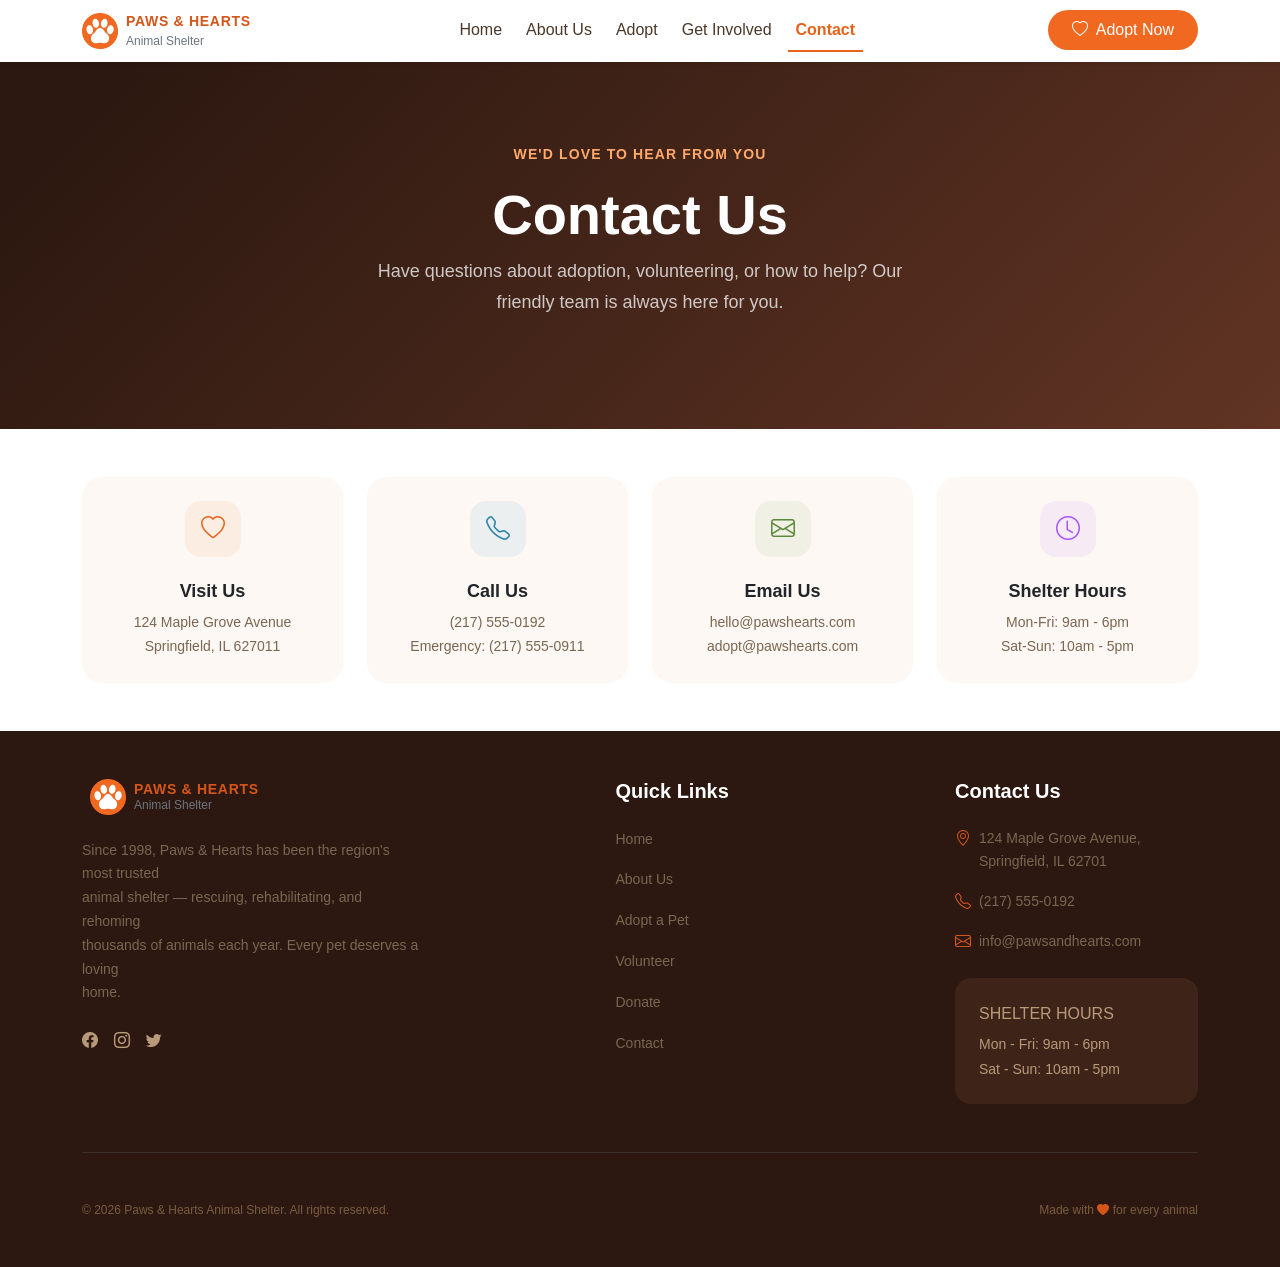
==== contact.html @ 325ce87d "initial commit" ====
<!DOCTYPE html>
<html lang="en">
    <head>
        <meta charset="UTF-8">
        <title>CatHome</title>
        <link rel="icon" href="images/footprint.png" 
        type="image/x-icon">
        <link href="https://cdn.jsdelivr.net/npm/bootstrap@5.3.8/dist/css/bootstrap.min.css" rel="stylesheet" integrity="sha384-sRIl4kxILFvY47J16cr9ZwB07vP4J8+LH7qKQnuqkuIAvNWLzeN8tE5YBujZqJLB" crossorigin="anonymous">
        <link rel="stylesheet" href="https://cdn.jsdelivr.net/npm/bootstrap-icons@1.11.0/font/bootstrap-icons.css">
        <link rel="stylesheet" href="css/style.css">
        <link rel="stylesheet" href="https://cdnjs.cloudflare.com/ajax/libs/font-awesome/4.7.0/css/font-awesome.min.css">
        <meta name="viewport" content="width=device-width, initial-scale=1">
    </head>

    <body>

        <header>
            <nav class="navbar navbar-expand-lg fixed-top bg-white shadow-sm py-2">
                <div class="container">
                    <a class="navbar-brand d-flex align-items-center gap-2" href="index.html">
                        <img src="images/footprint.png" alt="Logo" width="36" height="36">
                        <div class="lh-1">
                            <span class="d-block fw-bold" style="color: #d45618; font-size: 0.875rem; letter-spacing: 0.05em;">PAWS & HEARTS</span>
                            <small class="text-secondary" style="font-size: 0.75rem;">Animal Shelter</small>
                        </div>
                    </a>
                    <button class="navbar-toggler  border-0" type="button" data-bs-toggle="offcanvas" data-bs-target="#offcanvasNavbar">
                        <span class="navbar-toggler-icon"></span>
                    </button>
                    <div class="offcanvas offcanvas-end" tabindex="-1" id="offcanvasNavbar">
                        <div class="offcanvas-header">
                            <button type="button" class="btn-close" data-bs-dismiss="offcanvas"></button>
                        </div>
                        <div class="offcanvas-body">
                            <ul class="navbar-nav nav-underline mx-auto gap-1 gap-lg-2"> 
                                <li class="nav-item"><a class="nav-link" href="index.html">Home</a></li>
                                <li class="nav-item"><a class="nav-link" href="about.html">About Us</a></li>
                                <li class="nav-item"><a class="nav-link" href="adopt.html">Adopt</a></li>
                                <li class="nav-item"><a class="nav-link" href="involved.html">Get Involved</a></li>
                                <li class="nav-item"><a class="nav-link active" href="contact.html">Contact</a></li>
                            </ul>
                            <div class="mt-3 mt-lg-0">
                                <a href="adopt.html" class="btn btn-adopt rounded-pill px-4 py-2 d-flex align-items-center justify-content-center">
                                    <i class="bi bi-heart me-2"></i>Adopt Now
                                </a>
                            </div>
                        </div>
                    </div>
                </div>
            </nav>
        </header>

        

<section class="adopt-a-pet">    
    <div class="h-100 py-5">
        <div class="text-center py-5">
            <p class="above-header-text-style pt-3" style="color: rgb(255, 169, 106);">WE'D LOVE TO HEAR FROM YOU</p>
            <h1 class="header-text-style-2">Contact Us</h1>
            <p class="step-text" style="color: rgba(255, 255, 255, 0.75); font-size: 18px;">Have questions about adoption, volunteering, or how to help? Our<br> friendly team is always here for you.</p>
        </div>
    </div>
</section>     

<section class="reviews-section py-5">
    
    <div class="container">
        <div class="row g-4">
            <div class="col-md-3">
                <div class="card h-100 border-0 p-4 card-progress d-flex align-items-center">
                    <div class="icon-box icon-box-style-2 rounded-4 d-flex justify-content-center align-items-center mb-4" style="background-color: rgba(232, 98, 26, 0.08);">
                        <i class="bi bi-heart fs-4" style="color: rgb(232, 98, 26);"></i>
                    </div>
                    <h3 class="fw-bold" style="font-size: 18px; font-weight: 700;">Visit Us</h3>
                    <p class="step-text mb-0">124 Maple Grove Avenue</p>
                    <p class="step-text mb-0">Springfield, IL 627011</p>
                </div>
            </div>
            <div class="col-md-3">
                <div class="card h-100 border-0 p-4 card-progress d-flex align-items-center">
                    <div class="icon-box icon-box-style-2 rounded-4 d-flex justify-content-center align-items-center mb-4" style="background-color: rgba(46, 134, 171, 0.08);">
                        <i class="bi bi-telephone fs-4" style="color: rgb(46, 134, 171);"></i>
                    </div>
                    <h3 class="fw-bold" style="font-size: 18px; font-weight: 700;">Call Us</h3>
                    <p class="step-text mb-0">(217) 555-0192</p>
                    <p class="step-text mb-0">Emergency: (217) 555-0911</p>
                </div>
            </div>
            <div class="col-md-3">
                <div class="card h-100 border-0 p-4 card-progress d-flex align-items-center">
                    <div class="icon-box icon-box-style-2 rounded-4 d-flex justify-content-center align-items-center mb-4" style="background-color: rgba(91, 138, 60, 0.08);">
                        <i class="bi bi-envelope fs-4" style="color: rgb(91, 138, 60)"></i>
                    </div>
                    <h3 class="fw-bold" style="font-size: 18px; font-weight: 700;">Email Us</h3>
                    <p class="step-text mb-0">hello@pawshearts.com</p>
                    <p class="step-text mb-0">adopt@pawshearts.com</p>
                </div>
            </div>
            <div class="col-md-3">
                <div class="card h-100 border-0 p-4 card-progress d-flex align-items-center">
                    <div class="icon-box icon-box-style-2 rounded-4 d-flex justify-content-center align-items-center mb-4" style="background-color: rgba(168, 85, 247, 0.08);">
                        <i class="bi bi-clock fs-4" style="color: rgb(168, 85, 247);"></i>
                    </div>
                    <h3 class="fw-bold" style="font-size: 18px; font-weight: 700;">Shelter Hours</h3>
                    <p class="step-text mb-0">Mon-Fri: 9am - 6pm</p>
                    <p class="step-text mb-0">Sat-Sun: 10am - 5pm</p>
                </div>
            </div>
        </div>
    </div>
</section>

<section>
    <div class="container">
        <div class="w-100">
            <form></form>
            <div>
                <div></div>
                <div></div>
            </div>

        </div>
    </div>
</section>

<footer class="footer py-5" style="background: rgb(44, 24, 16); color:rgb(184, 154, 122);">
    <div class="container">
        <div class="row d-flex g-5 justify-content-between">
            <div class="col-md-12 col-lg-4">
                <div class="d-flex align-items-center gap-2 mb-4">
                    <div class="logo-circle">
                        <i class="bi bi-paw-fill"></i>
                    </div>
                    <a class="navbar-brand d-flex align-items-center gap-2" href="index.html">
                        <img src="images/footprint.png" alt="Logo" width="36" height="36">
                        <div class="lh-1">
                            <span class="d-block fw-bold" style="color: #d45618; font-size: 0.875rem; letter-spacing: 0.05em;">PAWS & HEARTS</span>
                            <small class="text-secondary" style="font-size: 0.75rem;">Animal Shelter</small>
                        </div>
                    </a>
                </div>
                <p class="footer-text step-text mb-4">
                    Since 1998, Paws & Hearts has been the region's most trusted<br> animal shelter — rescuing, rehabilitating, and rehoming<br> thousands of animals each year. Every pet deserves a loving<br> home.
                </p>
                <div class="d-flex gap-3">
                    <i class="bi bi-facebook"></i></a>
                    <i class="bi bi-instagram"></i></a>
                    <i class="bi bi-twitter"></i></a>
                </div>
            </div>

            <div class="col-6 col-md-4 col-lg-2">
                <h5 class="text-white fw-bold mb-4">Quick Links</h5>
                <ul class="list-unstyled d-flex flex-column gap-3">
                    <li><a href="#" class="step-text text-decoration-none" >Home</a></li>
                    <li><a href="#" class="step-text text-decoration-none">About Us</a></li>
                    <li><a href="#" class="step-text text-decoration-none">Adopt a Pet</a></li>
                    <li><a href="#" class="step-text text-decoration-none">Volunteer</a></li>
                    <li><a href="#" class="step-text text-decoration-none">Donate</a></li>
                    <li><a href="#" class="step-text text-decoration-none">Contact</a></li>
                </ul>
            </div>

            <div class="col-6 col-md-6 col-lg-3">
                <h5 class="text-white fw-bold mb-4">Contact Us</h5>
                <ul class="list-unstyled mb-4">
                    <li class="d-flex gap-2 mb-3">
                        <i class="bi bi-geo-alt" style="color: #d45618;"></i>
                        <span class="footer-text step-text">124 Maple Grove Avenue,<br> Springfield, IL 62701</span>
                    </li>
                    <li class="d-flex gap-2 mb-3">
                        <i class="bi bi-telephone" style="color: #d45618;"></i>
                        <span class="footer-text step-text">(217) 555-0192</span>
                    </li>
                    <li class="d-flex gap-2">
                        <i class="bi bi-envelope" style="color: #d45618;"></i>
                        <span class="footer-text step-text">info@pawsandhearts.com</span>
                    </li>
                </ul>
                
                <div class="p-4 rounded-4" style="background-color: rgb(62, 36, 24);">
                    <p class="hours-title mb-2">SHELTER HOURS</p>
                    <p class="mb-1 small">Mon - Fri: 9am - 6pm</p>
                    <p class="mb-0 small">Sat - Sun: 10am - 5pm</p>
                </div>
            </div>
        </div>

        <hr class="my-5 border-secondary opacity-25">
        
        <div class="d-flex flex-column flex-sm-row justify-content-between align-items-center gap-3">
            <p class="footer-text-sm mb-0">© 2026 Paws & Hearts Animal Shelter. All rights reserved.</p>
            <p class="footer-text-sm mb-0">Made with <i class="bi bi-heart-fill" style="color: #d45618;"></i> for every animal</p>
        </div>
    </div>
</footer>
        <script src="https://cdn.jsdelivr.net/npm/bootstrap@5.3.8/dist/js/bootstrap.bundle.min.js" integrity="sha384-FKyoEForCGlyvwx9Hj09JcYn3nv7wiPVlz7YYwJrWVcXK/BmnVDxM+D2scQbITxI" crossorigin="anonymous"></script>
    </body>
</html>
---- css/style.css ----
*{
    box-sizing:border-box;
}

body{
    padding-top:32px;
    font-family:Arial, sans-serif;
    margin:0;
    background:#ffffff;
}

html,body{
    overflow-x:hidden;
}

/* nav */

.container-nav{
    width:100%;
    height:auto;
    justify-items:center;
}

.nav-underline .nav-link{
    color:rgb(74,55,40);
}

.nav-underline .nav-link.active{
    color:rgb(232,98,26);
}

.nav-underline .nav-link:hover{
    color:rgba(74,55,40,0.7);
}

@media (max-width:991px){

    .nav-underline{
        width:100%;
    }

    .nav-underline .nav-link{
        margin-bottom:5px;
        text-align:center;
    }

}

/* buttons */

.btn-adopt{
    background-color:#f16821;
    color:white;
    border:none;
}

.btn-adopt:hover{
    background-color:#d45618;
    color:white;
}

/* hero */

.hero{

    min-height:100vh;

    background-image:
    linear-gradient(90deg, rgba(31,11,1,0.77), rgba(0,0,0,0.4)),
    url("../images/close-shot-two-cute-cats-sleeping-red-blanket.jpg");

    background-size:cover;
    background-position:center;

    display:flex;
    align-items:center;
    justify-content:center;

    color:white;

}

.hero-content{
    max-width:600px;
}

.hero h1{

    font-size:64px;
    font-weight:800;
    line-height:1.1;

}

.hero span{
    color:#ff9d4d;
}

.hero-buttons{

    margin-top:30px;
    display:flex;
    gap:20px;
    flex-wrap:wrap;

}

.btn-main{

    background:#ff6a00;
    color:white;

    padding:16px 28px;
    border-radius:40px;

    text-decoration:none;
    font-weight:600;

    transition:0.3s;

}

.btn-main:hover{
    transform:translateY(-2px);
}

.btn-outline{

    border:2px solid white;
    color:white;

    padding:14px 28px;
    border-radius:40px;

    text-decoration:none;

}

/* badges */

.badge-header{

    display:inline-block;

    background:rgba(255,120,0,0.2);
    border:1px solid #ff7a00;

    padding:10px 20px;
    border-radius:30px;

    margin-bottom:20px;

}

.badge-animal{
    background:rgba(255,120,0);
    color:#ffffff;
    font-size:12px;
}

.badge-animal-type{
    background:rgba(255,120,0,0.2);
    color:#d45618;
    font-size:small;
}

/* cards */

.card-title{
    font-size:30px;
    font-weight:800;
    margin-bottom:10px;
}

.card-progress{

    height:auto;
    border:none;
    border-radius:20px;
    background:rgb(253,248,244);

}

.adopt-section{
    background-color:rgb(253,248,244);
}

.text-name-animal{
    color:rgb(44,24,16);
    font-weight:700;
    font-size:1.2rem;
}

.btn-adopt-card{
    color:rgb(232,98,26);
    font-weight:600;
}

/* header */

.above-header-text-style{

    color:rgb(232,98,26);
    font-weight:600;
    letter-spacing:0.08em;
    font-size:14px;

}

.header-text-style{

    color:rgb(44,24,16);
    font-size:36px;
    font-weight:800;
    line-height:1.2;

}

.header-text-style-2{

    color:rgb(255, 255, 255);
    font-size:56px;
    font-weight:800;
    line-height:1.2;
}

/* adoption steps */

.adoption-work{
    background:rgb(44,24,16);
    height:auto;
    padding:80px 16px;
}

.card-steps{

    height:100%;
    width:auto;
    background:rgb(62,36,24);

    padding:32px;

}

.step-number{

    color:rgba(232,98,26,0.2);
    font-weight:900;
    font-size:48px;

}

.icon-box-style{

    background:rgba(232,98,26,0.15);
    width:48px;
    height:48px;

}

.icon-box-style-2{
    width:56px;
    height:56px;
}

.above-step-text{

    color:white;
    font-weight:700;
    font-size:18px;

    margin-bottom:0.75rem;
    line-height:1.5;

}

.step-text{

    color:rgb(122,102,82);
    font-size:14px;
    line-height:1.7;

}

/* float elements */

.adoption-success{

    position:absolute;
    bottom:-25px;
    right:-25px;

}

.story-success{

    position:absolute;
    bottom:-25px;
    left:-25px;

}

/* avatar */

.avatar-circle{

    width:40px;
    height:40px;

    background:#e8621a20;
    color:#E8621A;

    border-radius:50%;

    display:flex;
    align-items:center;
    justify-content:center;

    font-weight:700;
    font-size:14px;

}

/* cta */

.cta-section{
    background:linear-gradient(135deg,#E8621A 20%,#c04d0a 100%);
}

/* story */

.story{
    background:linear-gradient(135deg,rgb(97,52,36) 10%,rgb(44,24,16) 100%);
}

.text-information{

    color:rgb(122,102,82);
    font-size:16px;
    line-height:1.8;

}

.circle{

    background:rgb(62,36,24);

    width:64px;
    height:64px;

    border:2px solid #f16821;
    border-radius:50%;

    display:flex;
    align-items:center;
    justify-content:center;

    flex-shrink:0;

}

.card-journey{

    background:rgb(62,36,24);
    padding:20px;
    border-radius:16px;

    flex:1;

}

/* adopt page */

.adopt-a-pet{
    background:linear-gradient(135deg,rgb(44,24,16) 10%,rgb(97,52,36) 100%);
}

.search-filter{

    background:white;
    box-shadow:rgba(44,24,16,0.08) 0px 2px 12px;

    top:62px;

}

.search-form{

    background:rgb(253,248,244);
    border:1.5px solid rgb(232,213,196);

    color:rgb(44,24,16);

    padding-left:40px;

}

.icon-search{

    position:absolute;
    left:12px;
    top:50%;

    transform:translateY(-50%);

    color:rgb(122,102,82);

}

.animal-type-btn{

    background:rgb(232,98,26);
    color:white;

    font-weight:600;
    border:none;

}

.animal-type-btn-2{

    background:rgb(253,248,244);

    color:rgb(122,102,82);

    font-weight:400;

    border:1.5px solid rgb(232,213,196);

}

.small-circle{
    background-color: #d45618;
    width: 8px;
    height: 8px;
}

/* text */

.card-subtitle{
    color:rgb(154,128,112);
    font-size:14px;
}

.card-text{
    color:rgb(154,128,112);
    font-size:14px;
    line-height:1.6;
}

.card-description{
    color:rgba(147,115,95,0.7);
    font-size:12px;
}

.footer-text-sm{
    color:rgb(122,92,66);
    font-size:12px;
}

/* button process */

.btn-adopt-process{

    background:rgb(232,98,26);
    color:white;

    font-weight:600;
    font-size:14px;

}

.btn-adopt-process:hover{

    background:rgba(232,98,26,0.85);
    color:white;

}

/* responsive */

@media (max-width:768px){

    .hero h1{
        font-size:42px;
    }

    .header-text-style{
        font-size:28px;
    }

    .header-text-style-2{
        font-size:36px;
    }

    .text-information{
        font-size:14px;
        line-height: 1.6;
    }

    .card-title{
        font-size:24px;
    }

}

    @media (max-width:480px){

    .hero h1{
        font-size:34px;
    }

    .hero-buttons{
        flex-direction:column;
        align-items:flex-start;
    }

    .step-text{
        font-size:12px;
    }

    .above-step-text{
        font-size:16px;
    }

    .footer-text-sm{
        font-size:10px;
        text-align: center;
    }

    .above-header-text-style{
        font-size:12px;
    }

}
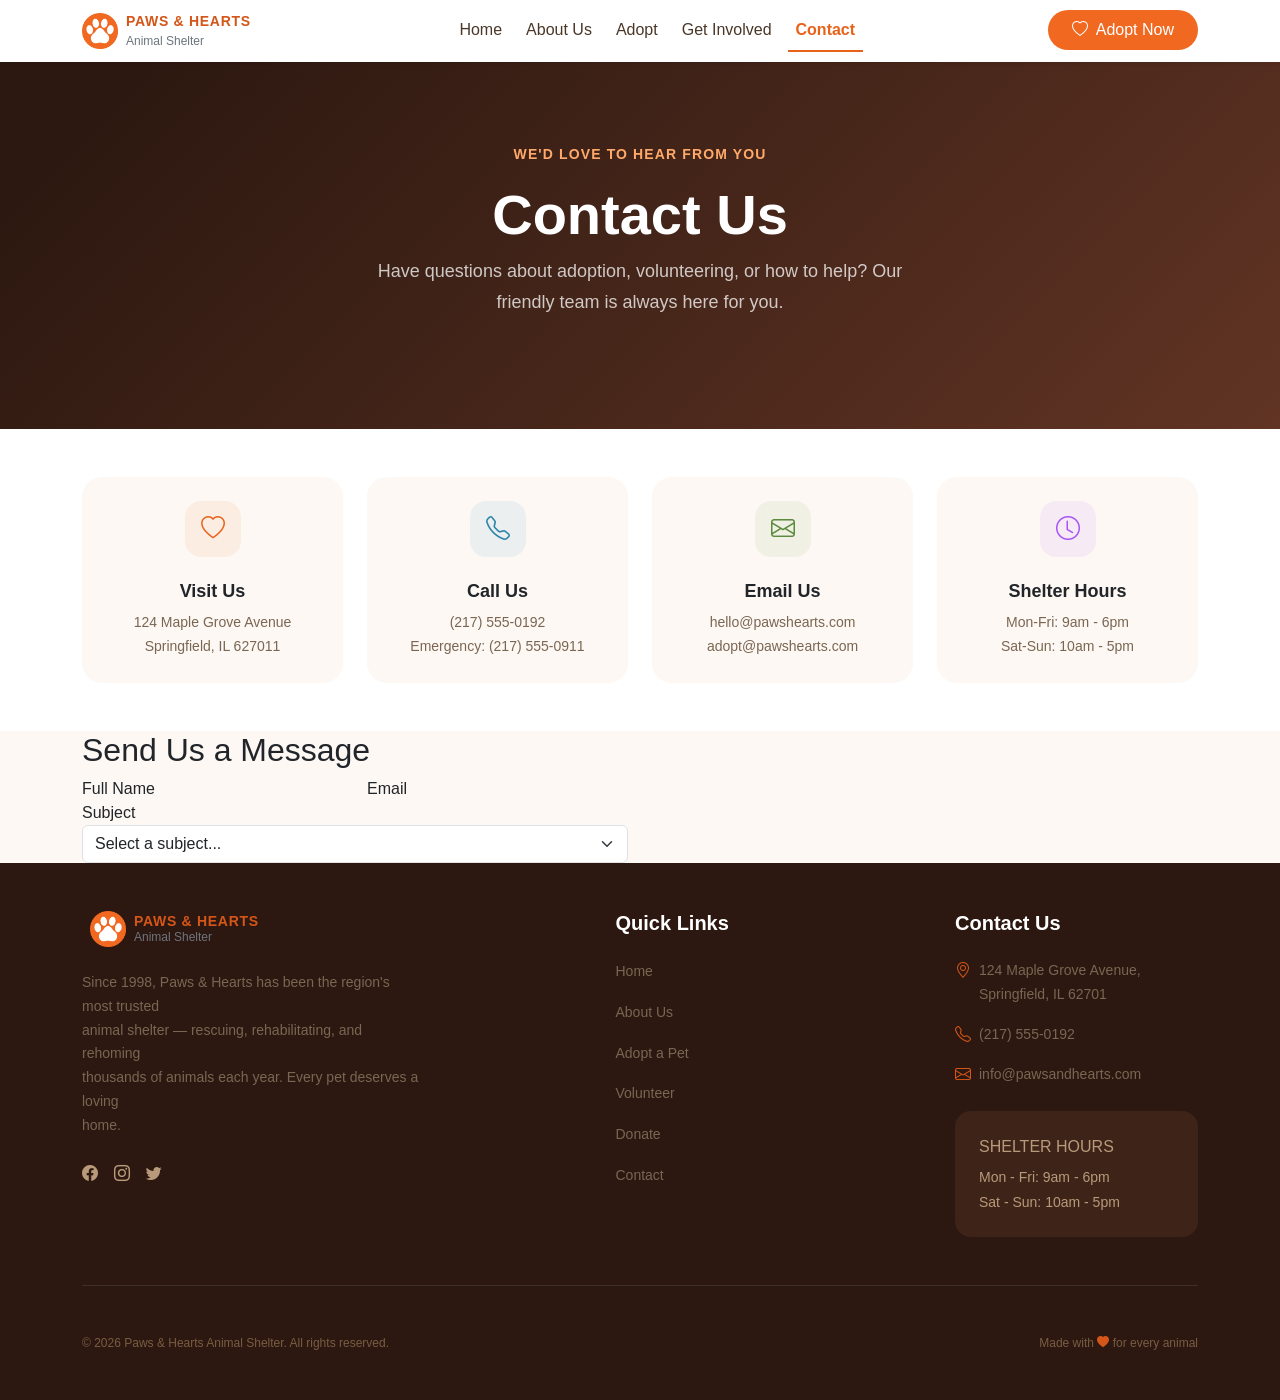
==== commit 989406c7: "initial commit" ====
--- a/contact.html
+++ b/contact.html
@@ -110,15 +110,37 @@
     </div>
 </section>
 
-<section>
+<section style="background-color: rgb(253,248,244);">
     <div class="container">
-        <div class="w-100">
-            <form></form>
-            <div>
-                <div></div>
-                <div></div>
-            </div>
-
+        <div class="row">
+            <div class="col-lg-6">
+                <form class="contact-form h-100">
+                    <h2>Send Us a Message</h2>
+                    <div class="row">
+                        <div class="col-md-6">
+                            <label>Full Name</label>
+                            <imput type="text"></imput>
+                        </div>
+                        <div class="col-md-6">
+                            <label>Email</label>
+                            <imput class="px-4 py-3" type="email"></imput>
+                        </div>
+                        <div class="col-12">
+                            <label>Subject</label>
+                            <select class="form-select">
+                                <option selected>Select a subject...</option>
+                                <option value="" >1</option>
+                                <option >2</option>
+                                <option >3</option>
+                                <option >4</option>
+                                <option >5</option>
+                                <option >6</option>
+
+                            </select>
+                        </div>
+                    </div>
+                </form>
+            </div>
         </div>
     </div>
 </section>
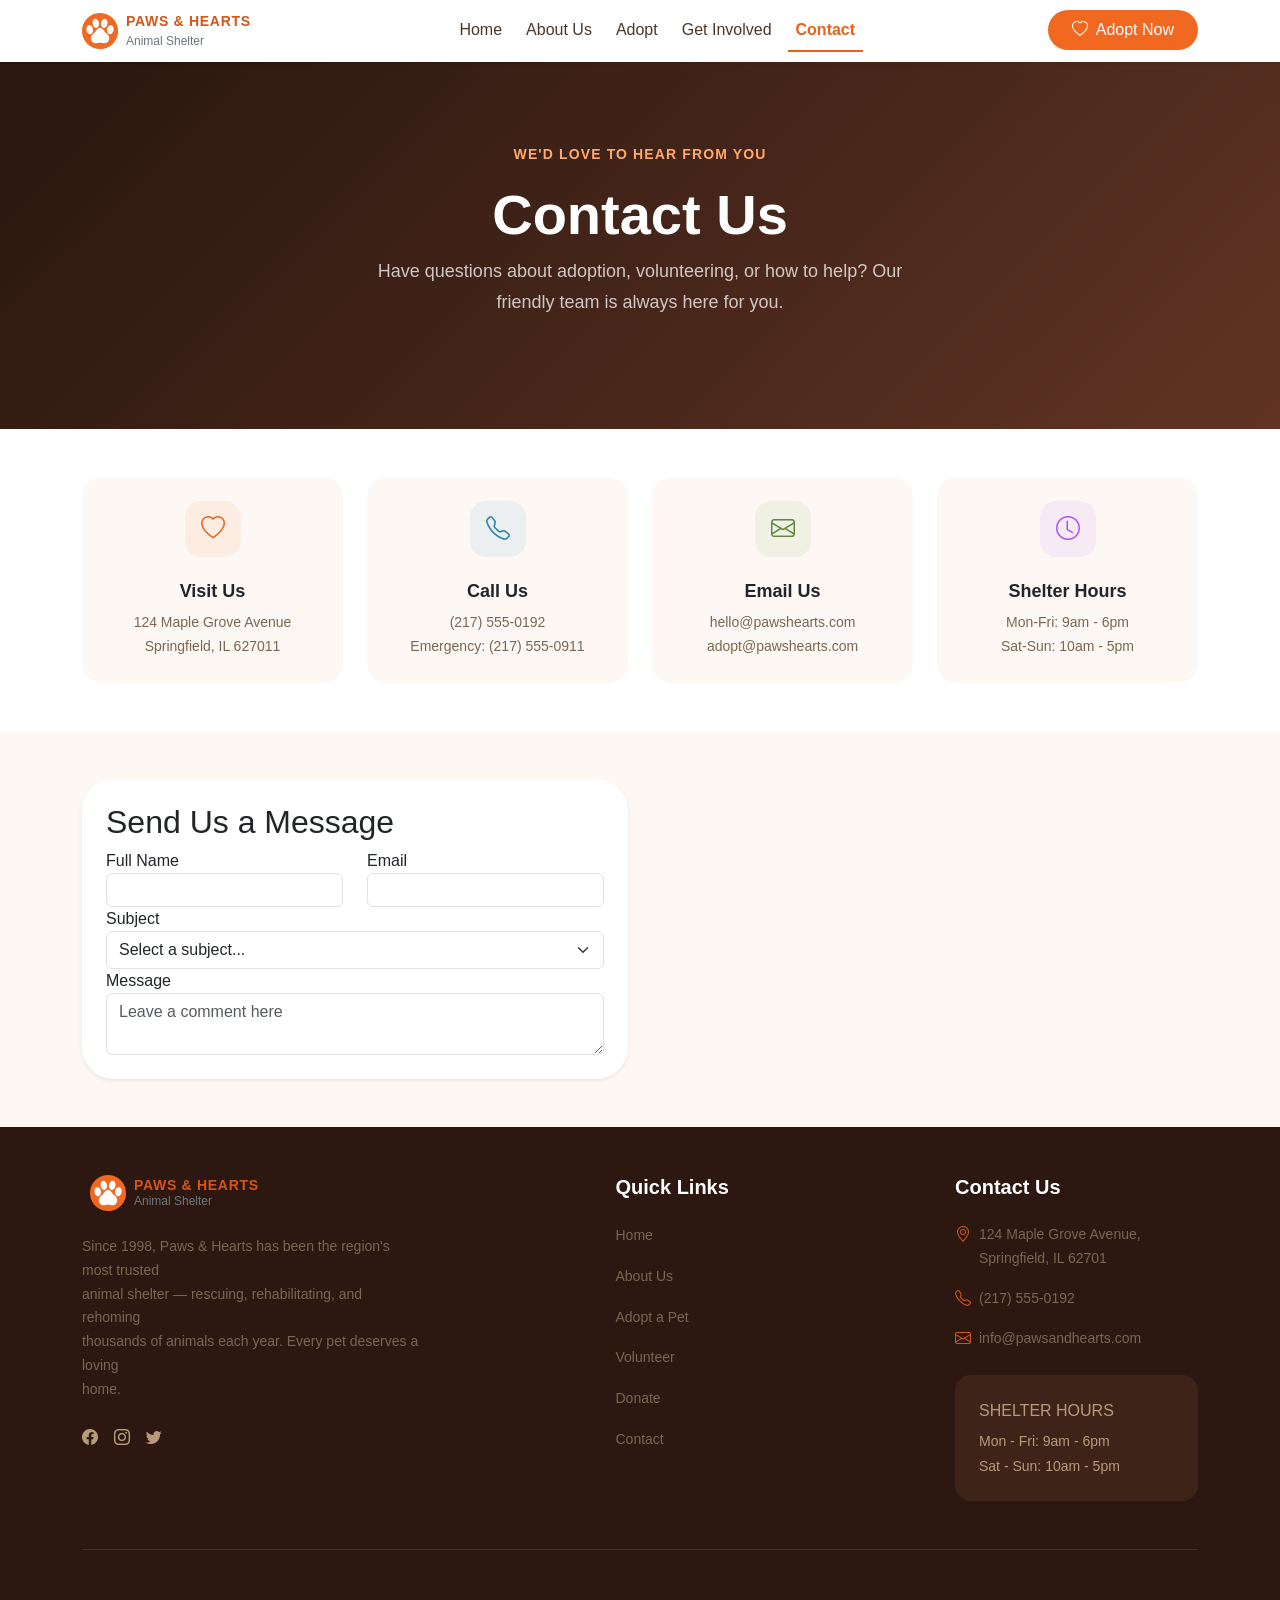
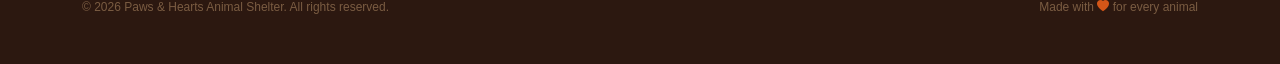
==== commit fc004960: "initial commit" ====
--- a/contact.html
+++ b/contact.html
@@ -110,20 +110,20 @@
     </div>
 </section>
 
-<section style="background-color: rgb(253,248,244);">
+<section class="py-5 "style="background-color: rgb(253,248,244);">
     <div class="container">
         <div class="row">
             <div class="col-lg-6">
-                <form class="contact-form h-100">
+                <form class="contact-form h-100 rounded-5 shadow-sm p-4">
                     <h2>Send Us a Message</h2>
                     <div class="row">
                         <div class="col-md-6">
-                            <label>Full Name</label>
-                            <imput type="text"></imput>
+                            <label for="fullname">Full Name</label>
+                            <input class="form-control px-2 py-1" type="text" id="fullname"></imput>
                         </div>
                         <div class="col-md-6">
-                            <label>Email</label>
-                            <imput class="px-4 py-3" type="email"></imput>
+                            <label for="email">Email</label>
+                            <input class="form-control px-2 py-1" type="email" id="email"></imput>
                         </div>
                         <div class="col-12">
                             <label>Subject</label>
@@ -135,8 +135,11 @@
                                 <option >4</option>
                                 <option >5</option>
                                 <option >6</option>
-
                             </select>
+                        </div>
+                        <div class="col-12">
+                            <label>Message</label>
+                            <textarea class="form-control" placeholder="Leave a comment here" id="floatingTextarea"></textarea>
                         </div>
                     </div>
                 </form>
--- a/css/style.css
+++ b/css/style.css
@@ -477,6 +477,12 @@
 
 }
 
+/* form */
+.contact-form{
+    background-color: rgb(255, 255, 255);
+}
+
+
 /* responsive */
 
 @media (max-width:768px){
